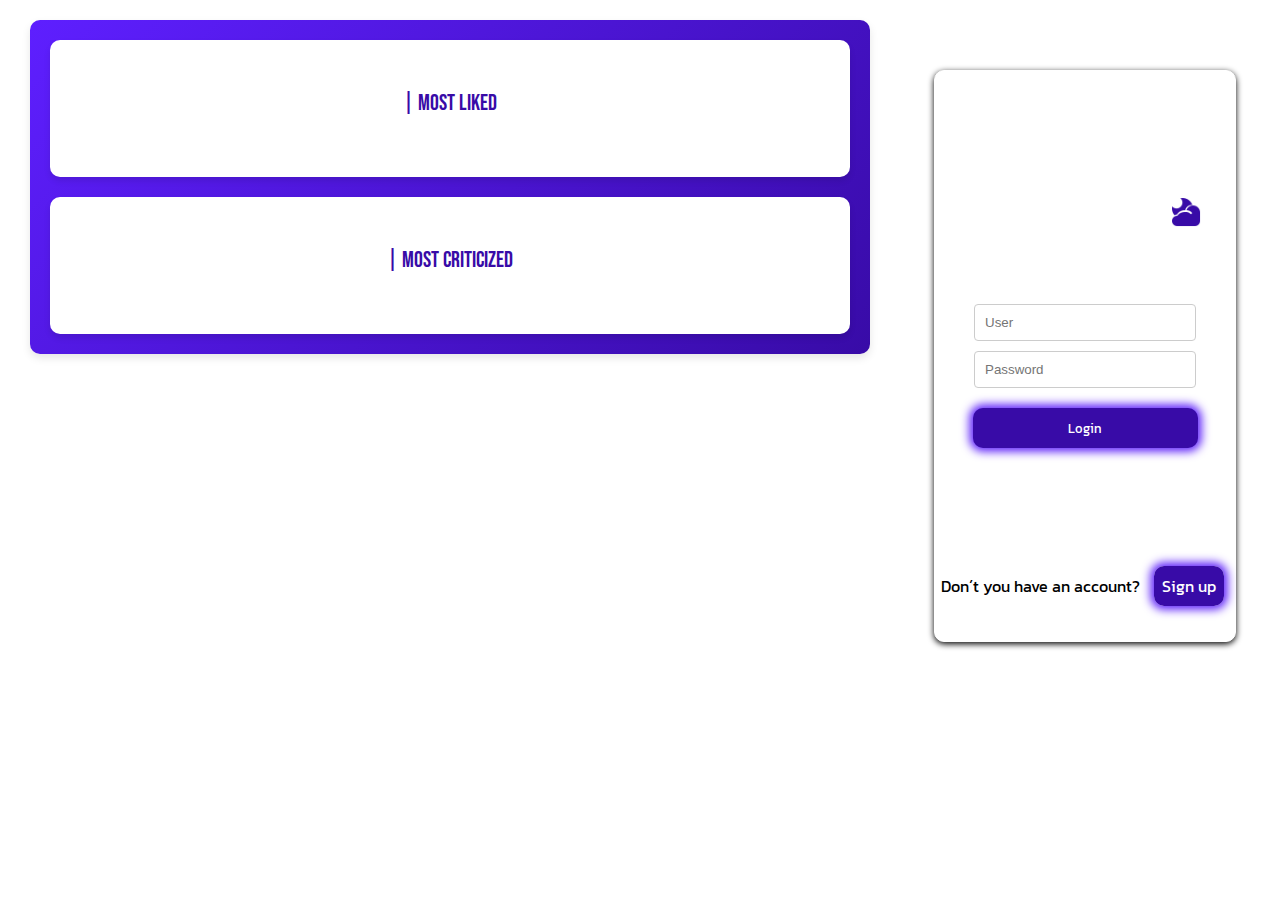
==== index.html @ 37fcfab7 "Santi's if added in show song file" ====
<!DOCTYPE html>
<html lang="en">
  <head>
    <meta charset="UTF-8" />
    <meta name="viewport" content="width=device-width, initial-scale=1.0" />
    <meta
      name="keywords"
      content="CriticalSound, music reviews, music social network, album reviews, song reviews, music community, music recommendations, discover music, artist reviews"
    />
    <link rel="icon" href="images/logo.svg" type="image" />
    <link rel="stylesheet" href="css/login.css" />
    <link rel="stylesheet" href="css/billboards-styles.css" />
    <link rel="preconnect" href="https://fonts.googleapis.com">
    <link rel="preconnect" href="https://fonts.gstatic.com" crossorigin>
    <link href="https://fonts.googleapis.com/css2?family=Bebas+Neue&family=Kanit:ital,wght@0,100;0,200;0,300;0,400;0,500;0,600;0,700;0,800;0,900;1,100;1,200;1,300;1,400;1,500;1,600;1,700;1,800;1,900&family=Oswald:wght@200..700&display=swap" rel="stylesheet">
    <link href='https://unpkg.com/boxicons@2.1.4/css/boxicons.min.css' rel='stylesheet'>
    <title>Login</title>
  </head>
  <body>
    <main>
      <aside>
        <section class="main-billboard-container">
          <section class="billboard-container">
            <section class="billboard-section">
            <h3>| Most Liked</h3>
            <article  class="billboard-liked">
              <figure id="billboard_most_liked">
              </figure>
          </article>
          </section>
          <section class="billboard-section">
            <h3>| Most Criticized</h3>
            <article  class="billboard-liked"> <!--sera criticized?-->
              <figure id="billboard_most_criticized">
              </figure>
          </article>
            </section>
          </section>
        </section>
      </aside>
      <div class="container">
        <section class="register-container">
          <form>
          <div class="img-container">  
            <img
              class="logotype"
              src="images/logotipo-de-pagina-min.png"
              alt="logotipo-de-pagina"
            />
            <a id="dark_mode" class="button-dark" href="#">
              <img class="imgs" src="images/dark-icon (min).png"alt="dark-mode">
            </a>
          </div>

            <div class="source-register">
              <input class="name" type="text" placeholder="User" />

              <input class="password" type="password" placeholder="Password" />
              <button class="button-pass" type="submit">Login</button>
            </div>
              <div class="no-account">
                <label>Don´t you have an account?</label>
                <a href="register.html" class="button-register" type="button">Sign up</a>
              </div>
          </form>
        </section>
      </div>
    </main>
    <script src="js/darkmode.js"></script>
    <script src="/js/Songs.js"></script>
    <script src="/js/songsRepository.js"></script>
    <script src="/js/showSong.js"></script>
  </body>
</html>
---- css/login.css ----
* {
  margin: 0;
  padding: 0;
}
body.dark{
  background-color: #121212  ;
}
main {
  display: grid;
  grid-template-columns: 1fr 1fr;
  grid-template-areas: "billboard register";
  font-family: "Kanit", sans-serif;
  transition: background-color 0.5s ease;
  margin-left: 30px;
}

/*main.dark{
  background-color: #121212;
}*/
.container {
  grid-area: register;
  display: flex;
  flex-direction: row;
  justify-content: center;
  align-items: center;
  margin-bottom: 80px;
}

aside{
  margin-bottom: 20px;
}
/* ----------Contenedor de registro---------- */
.register-container {
  grid-area: aside;
  width: 300px;
  height: 570px;
  margin-top: 70px;
  background-color: #ffff;
  border: 1px solid #ffff;
  border-radius: 10px;
  display: flex;
  flex-direction: column;
  align-items: center;
  justify-content: center;
  gap: 4px;
  box-shadow: 0 2px 6px black;
  transition: transform 0.5s ease, box-shadow 0.5s ease;
}

.dark .register-container{
  background: #212E36;
  color: white;
}
input {
  width: 200px;
  border: 1px solid #ccc;
  border-radius: 4px;
  padding: 10px;
  transition: box-shadow 0.3s ease;
}

.dark input{
  background: #212E36;
  color: white;
}


.source-register {
  height: 200px;
  display: flex;
  flex-direction: column;
  align-items: center;
  gap: 10px;
  position: relative;
  bottom: 70px;
}

.no-account {
  font-family: "kanit", sans-serif;
  margin-left: 5px;
}

.button-register {
  font-family: "Kanit", sans-serif;
  padding: 8px;
  box-shadow: 0 0 10px 3.5px #5b1df9;
  background-color: #380ba7;
  color: white;
  border-radius: 10px;
  position: relative;
  margin: 10px;
  width: 25px;
  text-decoration: none;
}
.button-pass {
  font-family: "Kanit", sans-serif;
  padding: 10px;
  box-shadow: 0 0 10px 3.5px #5b1df9;
  background-color: #380ba7;
  color: white;
  border: none;
  border-radius: 10px;
  overflow: hidden;
  position: relative;
  margin: 10px;
  width: 225px;
}
.button-pass::before {
  content: "";
  position: absolute;
  top: 0;
  left: -100%;
  width: 100%;
  height: 100%;
  background: rgba(255, 255, 255, 0.3);
  transition: all 0.4s;
}

.button-pass:hover::before {
  left: 100%;
  cursor: pointer;
}

.button-pass:hover {
  background-color: #380ba7;
  transform: scale(1.05);
}

.register-container:hover {
  transform: scale(1.05);
  box-shadow: 0 4px 12px black;
}

.button-pass,
.button-register {
  transition: background-color 0.3s ease, transform 0.3s ease;
}

.button-pass:hover,
.button-register:hover {
  background-color: #5731d5;
  transform: scale(1.1);
}

.name:focus,
.password:focus {
  box-shadow: 0 0 8px rgba(56, 11, 167, 0.5);
}

/*------> IMAGES CONTAINER <------*/
.img-container{
  display: flex;
  align-items: center;
  gap: 10px;
  margin-bottom: 60px;
}
.logotype {
  height: 200px;
  opacity: 0;
  animation: fadeIn 1s ease-in-out forwards;
  margin-left: 25px;
}
.imgs{
  width: 30px;
  margin-top: 2px;
}


@keyframes fadeIn {
  to {
    opacity: 1;
  }
}


h3,
h2 {
  color: #380ba7;
  font-family: "Bebas Neue", sans-serif;
  font-weight: 400;
  font-size: 22px;
}
.dark h3 {
  color: rgb(172, 70, 240);
}
.dark h3 {
  color: rgb(172, 70, 240);
}


/**break para pantalla chica hasta 320px*/

@media screen and (min-width: 320px) and (max-width: 600px) {
  main {
    display: flex;
    flex-direction: column-reverse;
    justify-content: center;
    align-items: center;
  }

  aside {
    margin-bottom: 10px;
    display: flex;
    justify-content: center;
    align-items: center;
  }
  .container {
    margin-top: 20px;
    margin-right: 10px;
  }
  .register-container{
    width: 100%;
    display: flex;
    align-items: center;
    justify-content: center;
    margin-left: 10px;
  }
  .no-account {
    display: flex;
    align-items: center;
  }
  .button-register {
    width: 100px;
    text-align: center;
    margin-left: 40px;
  }
  label {
    font-size: 13px;
    margin-left: 10px;
  }
  .logotype {
    margin: 0 ;
  }
  .img-container{
    margin-left: 10px;
  }
} 

@media (min-width: 601px) and (max-width: 768px) {
  main {
    display: flex;
    flex-direction: column-reverse;
    justify-content: center;
    align-items: center;
    width: 100%;
  }

  aside {
    display: flex;
    align-items: center;
    justify-content: center;
    margin-bottom: 10px;
    margin-left: 50px;
  }
  .container {
    width: 100%;
    margin-top: 20px;
    margin-left: 50px;
  }
  .register-container {
    margin-top: 5px;
    width: 65%; 
  }
}
@media (min-width: 769px) and (max-width: 1050px) {
  main {
    display: flex;
    flex-direction: column-reverse;
    justify-content: center;
    align-items: center;
    width: 70%;
    margin-left: 200px;
  }

  aside {
    display: flex;
    flex-direction: column;
    align-items: center;
    justify-content: center;
    margin-bottom: 10px;
    width: 100%;
  }
  .container {
    width: 100%;
    margin-top: 20px;

  }
  .register-container {
    margin-top: 5px;
    margin-right: 100px;
    width: 100%;
  }
}
@media (min-width: 1050px) and (max-width: 1200px) {
  body {
    height: max-content;
  }
  main {
    display: flex;
    flex-direction: column-reverse;
    justify-content: center;
    align-items: center;
    height: 100%;
  }

  aside {
    display: flex;
    flex-direction: column;
    align-items: center;
    justify-content: center;
    margin-bottom: 10px;
    margin-right: 70px;
  }
  .container {
    width: 100%;
    margin-top: 20px;
  }
  .register-container {
    margin-top: 5px;
    width: 50%;
  }
}
---- css/billboards-styles.css ----
.main-billboard-container {
  grid-area: billboard;
  margin-top: 20px;
  margin-right: 20px;
  display: flex;
  flex-direction: column;
  gap: 20px;
  padding: 20px;
  background: linear-gradient(135deg, #5e1fff, #380ba7);
  border-radius: 10px;
  box-shadow: 0 4px 8px rgba(0, 0, 0, 0.1);
  transition: transform 0.3s ease;
  animation: fadeIn 1s ease-in-out;
}

.dark .main-billboard-container {
  background: #212e36;
}

.main-billboard-container:hover {
  transform: translateY(-10px);
}

.billboard-container {
  display: flex;
  flex-direction: column;
  gap: 20px;
}

.billboard-section {
  display: flex;
  flex-direction: column;
  align-items: center;
  padding: 50px;
  background-color: #fff;
  border-radius: 10px;
  gap: 10px;
  box-shadow: 0 4px 6px rgba(0, 0, 0, 0.1);
  animation: fadeIn 1s ease-in-out;
}

.dark .billboard-section {
  background: #171920;
}

.billboard-liked {
  width: 700px;
  display: flex;
  flex-direction: row;
  overflow-x: scroll;
  overflow-y: hidden;
  white-space: nowrap;
}

.billboard-image {
  width: 120px;
  height: auto;
  padding: 10px 25px;
  margin: 5px;
  transition: transform 0.3s ease;
}

.billboard-image:hover {
  cursor: pointer;
  background: linear-gradient(#d4d0ff, #5e1fff);
  transform: scale(1.1);
  border-radius: 10px;
}

@media screen and (min-width: 320px) and (max-width: 600px) {
  .main-billboard-container {
    width: 70%;
    margin-left: 40px;
  }
  .billboard-liked {
    width: 200px;
  }
}

@media (min-width: 601px) and (max-width: 768px) {
  .main-billboard-container {
    margin: 20px 40px;
    width: 70%;
  }
  .billboard-liked {
    width: 300px;
  }
}
@media (min-width: 769px) and (max-width: 1050px) {
  .main-billboard-container {
    margin-right: 70px;
    width: 70%;
  }
  .billboard-liked {
    width: 400px;
  }
}
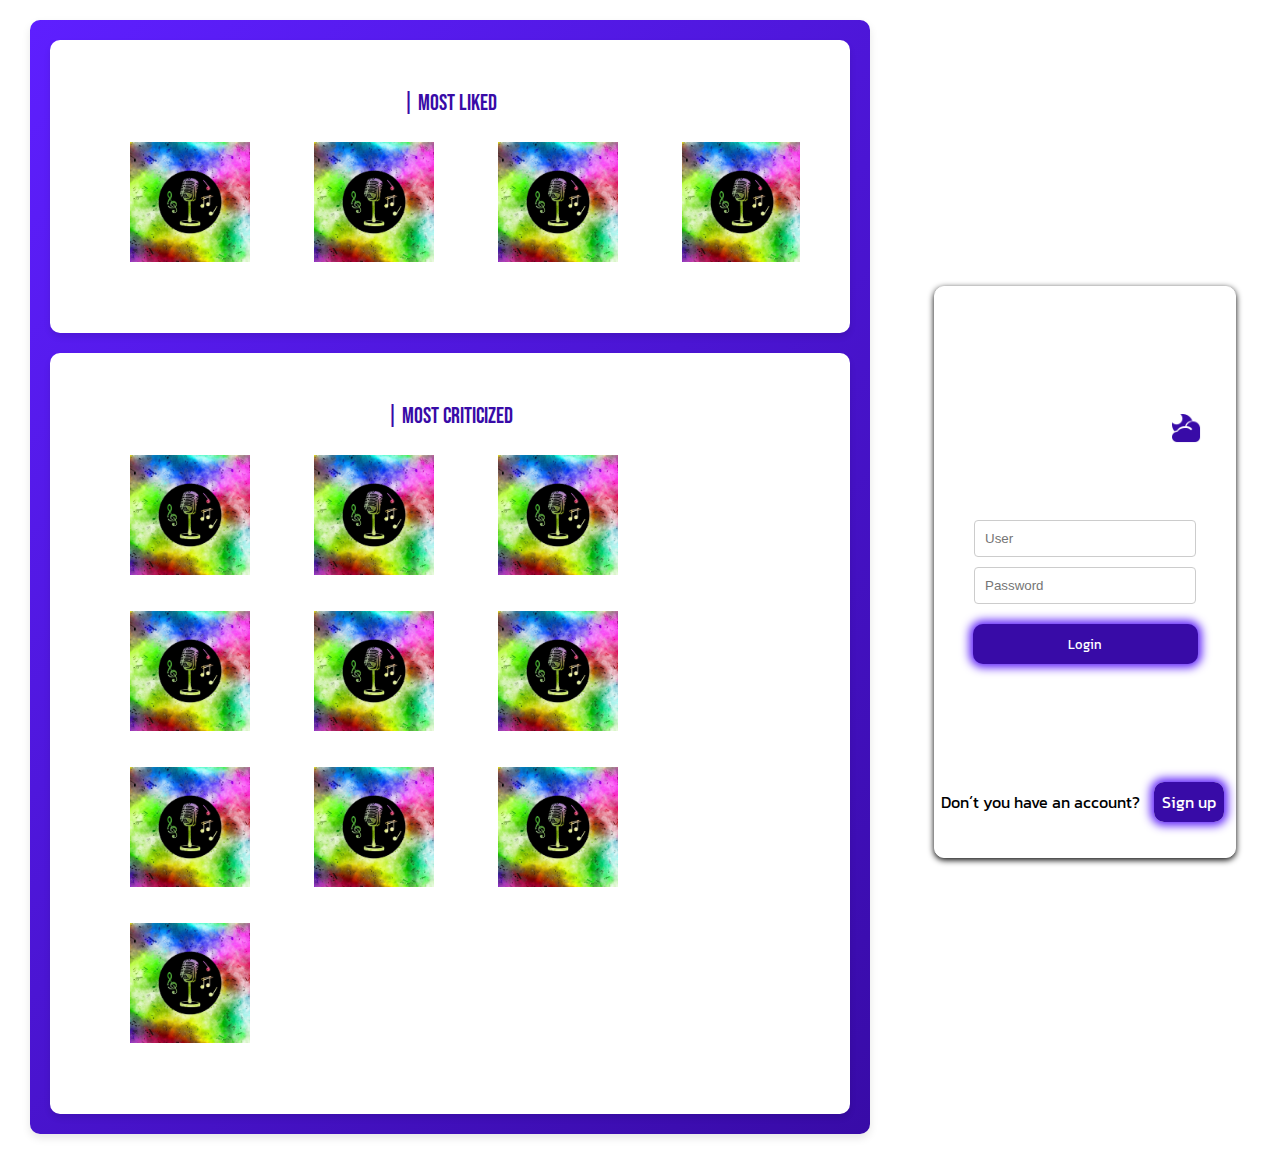
==== commit 1595e785: "id names changed to match the function in showSong file" ====
--- a/index.html
+++ b/index.html
@@ -24,14 +24,14 @@
             <section class="billboard-section">
             <h3>| Most Liked</h3>
             <article  class="billboard-liked">
-              <figure id="billboard_most_liked">
+              <figure id="liked_container">
               </figure>
           </article>
           </section>
           <section class="billboard-section">
             <h3>| Most Criticized</h3>
-            <article  class="billboard-liked"> <!--sera criticized?-->
-              <figure id="billboard_most_criticized">
+            <article  class="billboard-criticized"> <!--sera criticized?-->
+              <figure id="criticized_container">
               </figure>
           </article>
             </section>
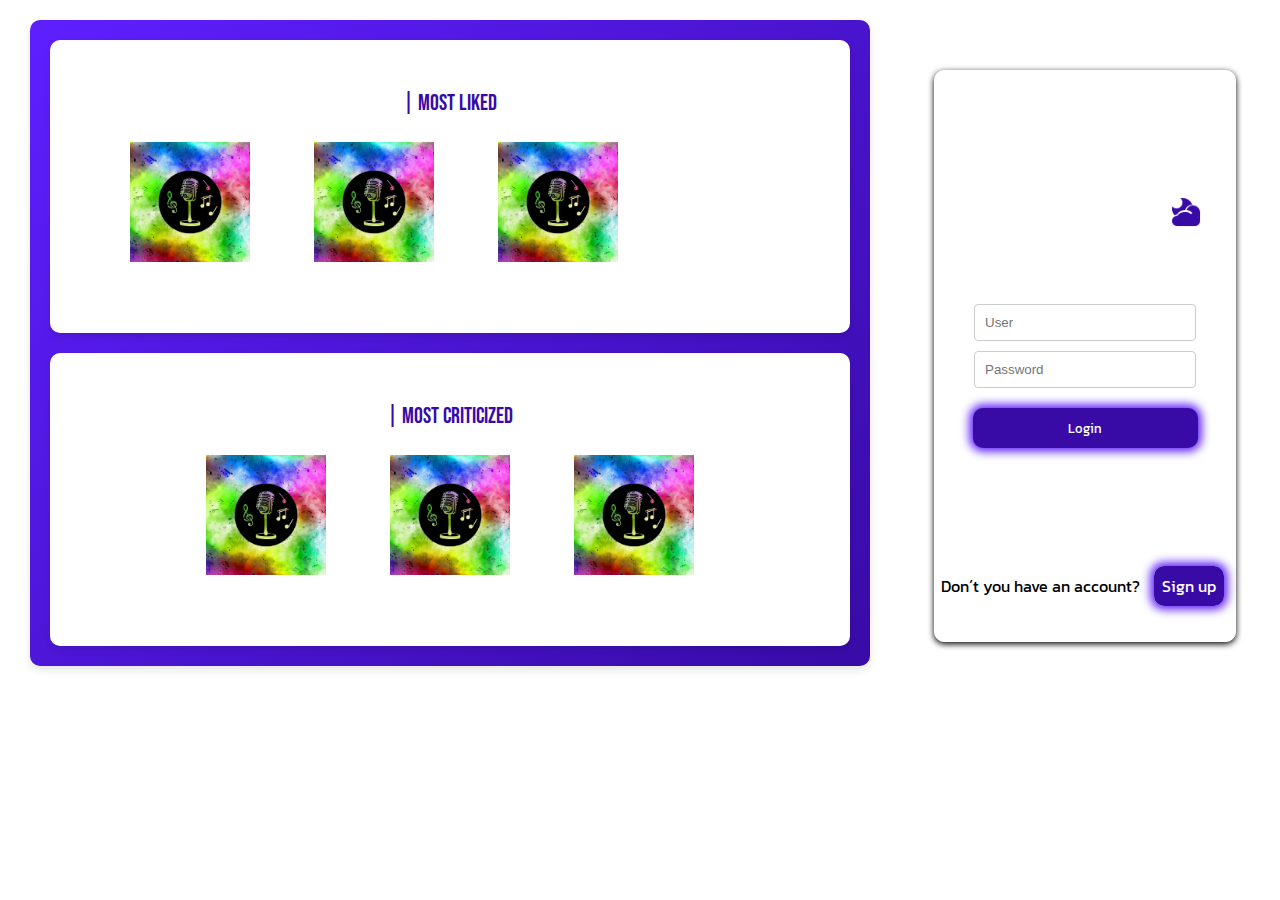
==== commit 79067595: "script name error fixed" ====
--- a/index.html
+++ b/index.html
@@ -40,7 +40,7 @@
       </aside>
       <div class="container">
         <section class="register-container">
-          <form>
+          <form id="frm_user_data">
           <div class="img-container">  
             <img
               class="logotype"
@@ -53,9 +53,9 @@
           </div>
 
             <div class="source-register">
-              <input class="name" type="text" placeholder="User" />
+              <input id="txt_name" class="name" type="text" placeholder="User" />
 
-              <input class="password" type="password" placeholder="Password" />
+              <input id="txt_password" class="password" type="password" placeholder="Password" />
               <button class="button-pass" type="submit">Login</button>
             </div>
               <div class="no-account">
@@ -70,5 +70,6 @@
     <script src="/js/Songs.js"></script>
     <script src="/js/songsRepository.js"></script>
     <script src="/js/showSong.js"></script>
+    <script src="/js/events.js"></script>
   </body>
 </html>
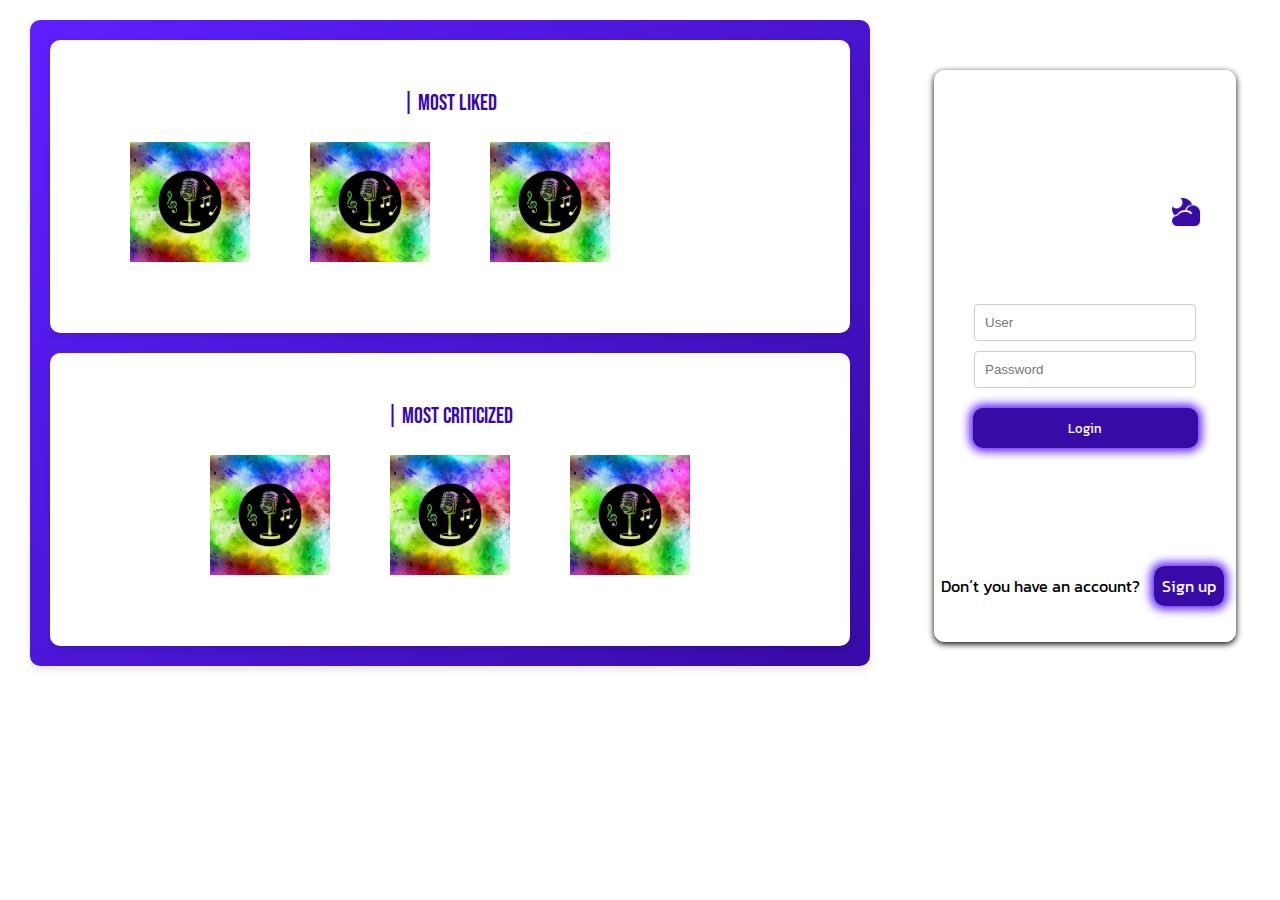
==== commit f7c4632a: "The names of the figures were changed to call them from the js" ====
--- a/index.html
+++ b/index.html
@@ -24,14 +24,14 @@
             <section class="billboard-section">
             <h3>| Most Liked</h3>
             <article  class="billboard-liked">
-              <figure id="liked_container">
+              <figure id="billboard_most_liked">
               </figure>
           </article>
           </section>
           <section class="billboard-section">
             <h3>| Most Criticized</h3>
             <article  class="billboard-criticized"> <!--sera criticized?-->
-              <figure id="criticized_container">
+              <figure id="billboard_most_criticized">
               </figure>
           </article>
             </section>
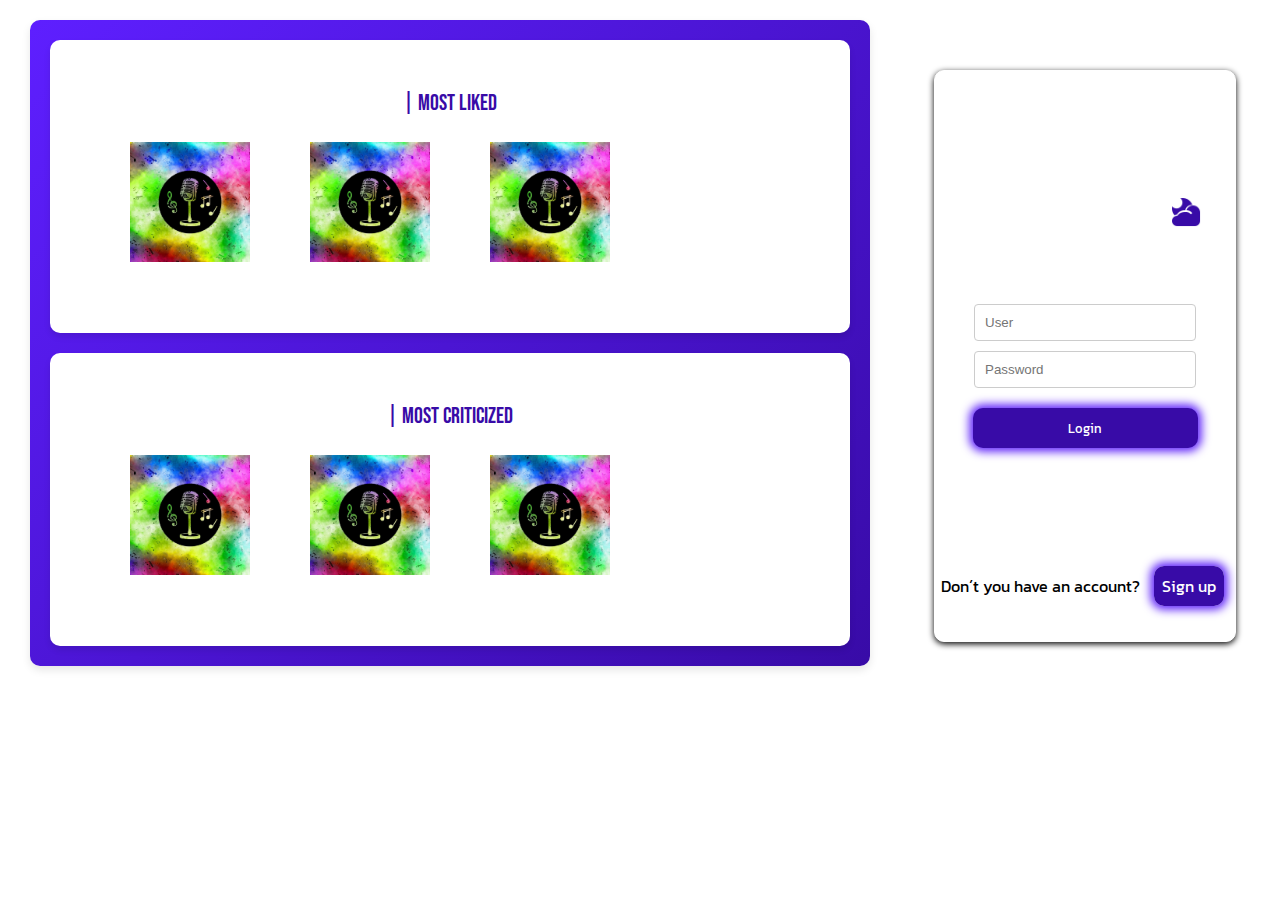
==== commit d88402aa: "i just copy the billboards from billboard view and paste here" ====
--- a/index.html
+++ b/index.html
@@ -21,22 +21,24 @@
       <aside>
         <section class="main-billboard-container">
           <section class="billboard-container">
-            <section class="billboard-section">
-            <h3>| Most Liked</h3>
-            <article  class="billboard-liked">
-              <figure id="billboard_most_liked">
-              </figure>
-          </article>
+              <section class="billboard-section">
+                  <h3>| Most Liked</h3>
+                  <article class="billboard-liked">
+                      <figure id="billboard_most_liked">
+
+                      </figure>
+                  </article>
+              </section>
+              <section class="billboard-section">
+                  <h3>| Most Criticized</h3>
+                  <article class="billboard-liked">
+                      <figure id="billboard_most_criticized">
+                          
+                      </figure>
+                  </article>
+              </section>
           </section>
-          <section class="billboard-section">
-            <h3>| Most Criticized</h3>
-            <article  class="billboard-criticized"> <!--sera criticized?-->
-              <figure id="billboard_most_criticized">
-              </figure>
-          </article>
-            </section>
-          </section>
-        </section>
+      </section>
       </aside>
       <div class="container">
         <section class="register-container">
